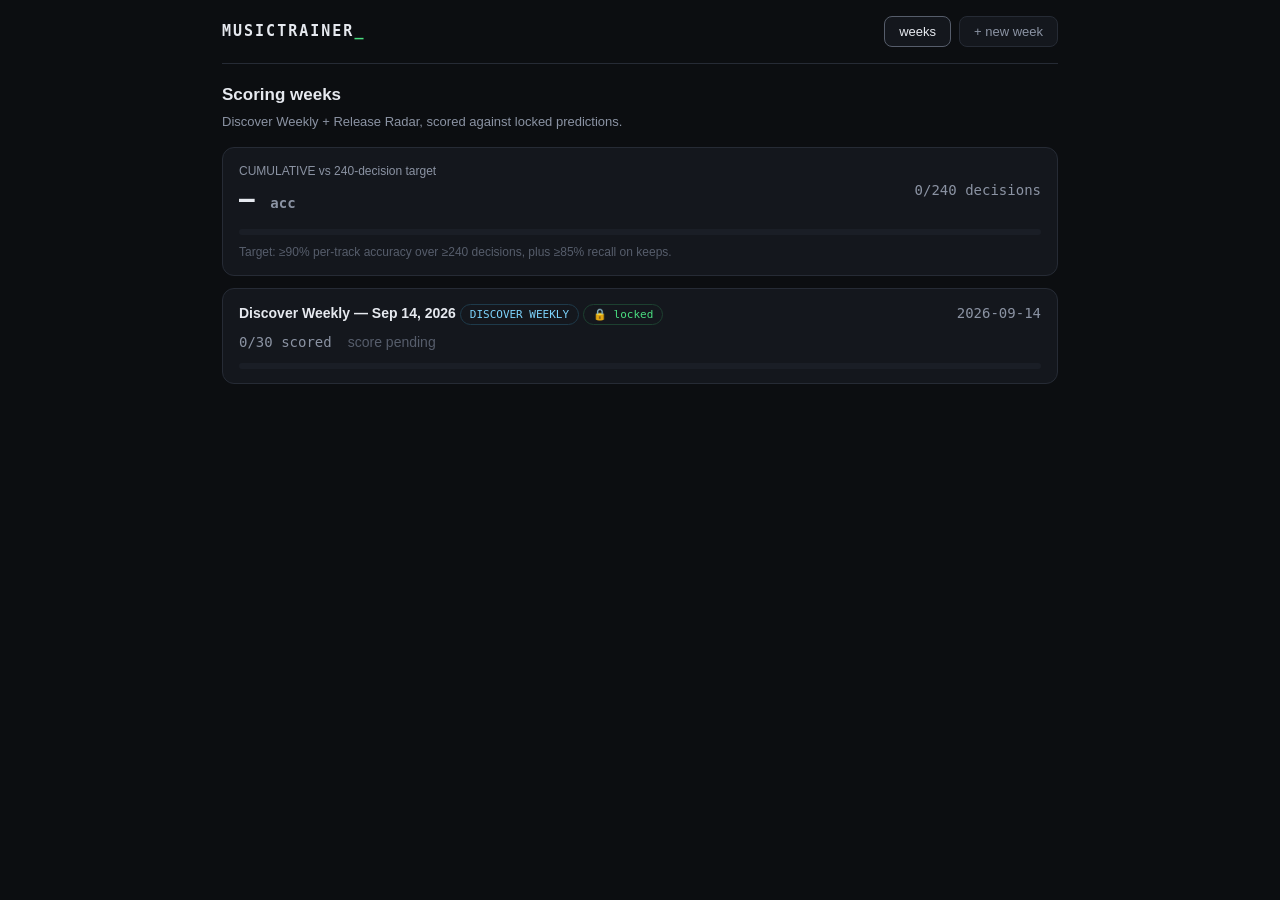
==== index.html @ 6800bd79 "MusicTrainer v1: weekly DW/Release Radar scoring instrument (seeded with 2026-09-14 DW + locked pred" ====
<!DOCTYPE html>
<html lang="en">
<head>
<meta charset="UTF-8">
<meta name="viewport" content="width=device-width, initial-scale=1.0">
<title>MusicTrainer — DW / RR scoring instrument</title>
<link rel="stylesheet" href="css/style.css">
</head>
<body>
<header>
  <div class="brand">MUSICTRAINER</div>
  <nav>
    <button id="nav-home" class="navbtn active">weeks</button>
    <button id="nav-new" class="navbtn">+ new week</button>
  </nav>
</header>

<main id="view-home" class="view"></main>
<main id="view-week" class="view hidden"></main>
<main id="view-new" class="view hidden"></main>

<div id="toast" class="hidden"></div>

<script src="js/seed.js"></script>
<script src="js/app.js"></script>
</body>
</html>
---- css/style.css ----
:root{
  --bg:#0c0e11; --panel:#14171d; --panel2:#1a1e26; --line:#262b35;
  --txt:#e6e9ef; --dim:#8b93a3; --faint:#565d6b;
  --keep:#4ade80; --like:#fbbf24; --skip:#f87171;
  --acc:#7dd3fc; --mono:"SF Mono","JetBrains Mono",Menlo,Consolas,monospace;
}
*{box-sizing:border-box;margin:0;padding:0}
body{background:var(--bg);color:var(--txt);font:14px/1.5 -apple-system,"Segoe UI",Inter,Roboto,sans-serif;max-width:860px;margin:0 auto;padding:0 12px 80px}
header{display:flex;align-items:center;justify-content:space-between;padding:16px 0;border-bottom:1px solid var(--line);position:sticky;top:0;background:var(--bg);z-index:10}
.brand{font-family:var(--mono);font-weight:700;letter-spacing:2px;font-size:15px}
.brand::after{content:"_";color:var(--keep);animation:blink 1.2s steps(1) infinite}
@keyframes blink{50%{opacity:0}}
nav{display:flex;gap:8px}
.navbtn{background:var(--panel);border:1px solid var(--line);color:var(--dim);padding:7px 14px;border-radius:8px;cursor:pointer;font-size:13px}
.navbtn.active,.navbtn:hover{color:var(--txt);border-color:var(--faint)}
.view{padding-top:18px}
.hidden{display:none!important}

h2{font-size:17px;margin-bottom:4px}
.sub{color:var(--dim);font-size:13px;margin-bottom:16px}
.card{background:var(--panel);border:1px solid var(--line);border-radius:12px;padding:14px 16px;margin-bottom:12px}
.card.clickable{cursor:pointer}
.card.clickable:hover{border-color:var(--faint)}
.row{display:flex;align-items:center;gap:10px;flex-wrap:wrap}
.spread{justify-content:space-between}
.badge{font-family:var(--mono);font-size:11px;padding:3px 9px;border-radius:20px;border:1px solid var(--line);color:var(--dim);white-space:nowrap}
.badge.dw{color:var(--acc);border-color:#1e3a4a}
.badge.rr{color:#c4b5fd;border-color:#372e5e}
.badge.locked{color:var(--keep);border-color:#1d4030}
.badge.unlocked{color:var(--like);border-color:#4a3a1a}
.prog{height:6px;background:var(--panel2);border-radius:4px;overflow:hidden;margin-top:10px}
.prog>i{display:block;height:100%;background:var(--acc);border-radius:4px;transition:width .3s}
.mono{font-family:var(--mono)}
.dim{color:var(--dim)} .faint{color:var(--faint)}
.big{font-size:26px;font-weight:700;font-family:var(--mono)}
.statgrid{display:grid;grid-template-columns:repeat(4,1fr);gap:10px;margin:12px 0}
.stat{background:var(--panel2);border:1px solid var(--line);border-radius:10px;padding:10px;text-align:center}
.stat .v{font-family:var(--mono);font-size:20px;font-weight:700}
.stat .l{font-size:11px;color:var(--dim);margin-top:2px}
.target-note{font-size:12px;color:var(--faint);margin-top:8px}

/* track rows */
.track{background:var(--panel);border:1px solid var(--line);border-radius:10px;margin-bottom:8px;overflow:hidden}
.track.sel{border-color:var(--acc)}
.track .head{display:flex;align-items:center;gap:10px;padding:10px 12px;cursor:pointer}
.track .idx{font-family:var(--mono);color:var(--faint);font-size:12px;width:24px;flex-shrink:0}
.track .meta{flex:1;min-width:0}
.track .t{font-weight:600;font-size:14px;white-space:nowrap;overflow:hidden;text-overflow:ellipsis}
.track .a{color:var(--dim);font-size:12px;white-space:nowrap;overflow:hidden;text-overflow:ellipsis}
.pred{font-family:var(--mono);font-size:11px;padding:3px 8px;border-radius:6px;flex-shrink:0}
.pred.keep-pred{color:var(--keep);background:#12301f}
.pred.skip-pred{color:var(--dim);background:var(--panel2)}
.scorebtns{display:flex;gap:6px;flex-shrink:0}
.sbtn{border:1px solid var(--line);background:var(--panel2);color:var(--dim);font-size:12px;padding:6px 10px;border-radius:7px;cursor:pointer;font-family:var(--mono)}
.sbtn:hover{color:var(--txt)}
.sbtn.on-skip{border-color:var(--skip);color:var(--skip);background:#2b1518}
.sbtn.on-like{border-color:var(--like);color:var(--like);background:#2b2210}
.sbtn.on-keep{border-color:var(--keep);color:var(--keep);background:#10281a}
.track .verdict{font-family:var(--mono);font-size:11px;padding:2px 8px;border-radius:6px;flex-shrink:0}
.verdict.hit{background:#12301f;color:var(--keep)}
.verdict.miss{background:#2b1518;color:var(--skip)}
.player-wrap{padding:0 12px 12px}
.player-wrap iframe{width:100%;height:152px;border:0;border-radius:8px}
.loadplayer{width:100%;background:var(--panel2);border:1px dashed var(--faint);color:var(--dim);border-radius:8px;padding:10px;cursor:pointer;font-size:13px}
.loadplayer:hover{color:var(--txt);border-color:var(--dim)}
.result-line{font-family:var(--mono);font-size:12px;padding:8px 12px;border-top:1px solid var(--line);color:var(--dim)}

/* sticky scoreboard */
#scorebar{position:sticky;top:61px;z-index:9;background:#10131aee;border:1px solid var(--line);border-radius:12px;padding:12px 16px;margin-bottom:14px;backdrop-filter:blur(6px)}

/* forms */
label{display:block;font-size:12px;color:var(--dim);margin:14px 0 6px}
input[type=text],input[type=date],select,textarea{width:100%;background:var(--panel2);border:1px solid var(--line);color:var(--txt);border-radius:8px;padding:10px;font-size:14px;font-family:inherit}
textarea{font-family:var(--mono);font-size:12px;min-height:120px;resize:vertical}
.btn{background:var(--keep);color:#06110a;border:0;font-weight:700;padding:10px 18px;border-radius:9px;cursor:pointer;font-size:14px;margin-top:16px}
.btn.ghost{background:var(--panel2);color:var(--txt);border:1px solid var(--line);font-weight:400}
.btn.danger{background:#2b1518;color:var(--skip);border:1px solid #5a2025}
.btnrow{display:flex;gap:10px;flex-wrap:wrap}
.hint{font-size:12px;color:var(--faint);margin-top:6px}
.kbd{font-family:var(--mono);background:var(--panel2);border:1px solid var(--line);border-radius:4px;padding:1px 6px;font-size:11px}
#toast{position:fixed;bottom:20px;left:50%;transform:translateX(-50%);background:var(--panel2);border:1px solid var(--faint);padding:10px 18px;border-radius:10px;font-size:13px;z-index:50}
.weekhead{display:flex;align-items:baseline;gap:12px;flex-wrap:wrap;margin-bottom:4px}
.empty{color:var(--faint);text-align:center;padding:40px 0;font-size:14px}
@media(max-width:600px){.statgrid{grid-template-columns:repeat(2,1fr)}.scorebtns{width:100%}.sbtn{flex:1}}
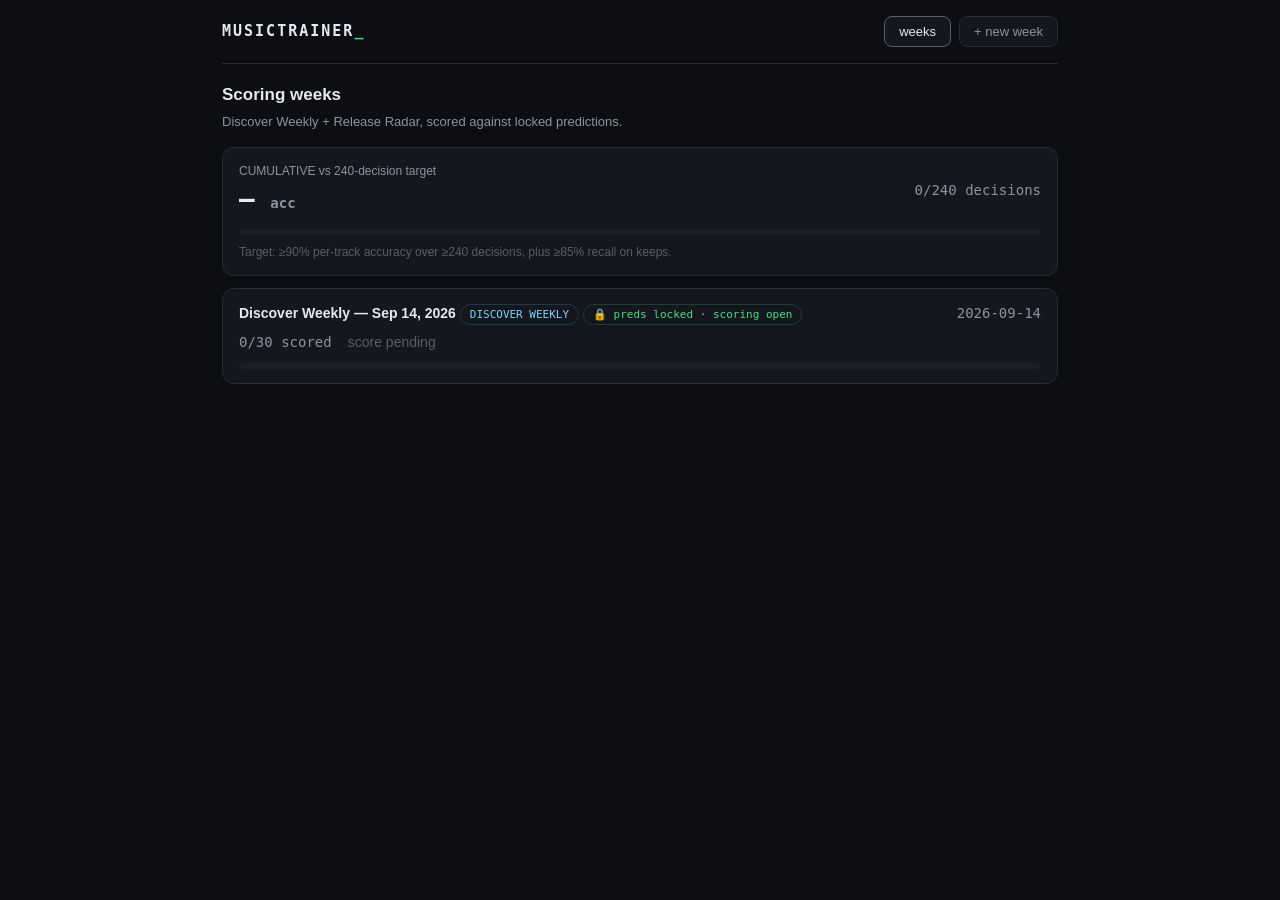
==== commit e3feeb49: "Cache-bust assets (?v=4); lock banner clarifies scoring is open" ====
--- a/index.html
+++ b/index.html
@@ -4,7 +4,7 @@
 <meta charset="UTF-8">
 <meta name="viewport" content="width=device-width, initial-scale=1.0">
 <title>MusicTrainer — DW / RR scoring instrument</title>
-<link rel="stylesheet" href="css/style.css">
+<link rel="stylesheet" href="css/style.css?v=4">
 </head>
 <body>
 <header>
@@ -21,7 +21,7 @@
 
 <div id="toast" class="hidden"></div>
 
-<script src="js/seed.js"></script>
-<script src="js/app.js"></script>
+<script src="js/seed.js?v=4"></script>
+<script src="js/app.js?v=4"></script>
 </body>
 </html>
--- a/css/style.css
+++ b/css/style.css
@@ -57,8 +57,18 @@
 .sbtn.on-like{border-color:var(--like);color:var(--like);background:#2b2210}
 .sbtn.on-keep{border-color:var(--keep);color:var(--keep);background:#10281a}
 .track .verdict{font-family:var(--mono);font-size:11px;padding:2px 8px;border-radius:6px;flex-shrink:0}
+.lockbanner{background:#0e1f16;border:1px solid #1d3a28;color:var(--keep);padding:10px 14px;border-radius:10px;font-size:13px;margin-bottom:12px}
+.lockbanner b{font-weight:700}
 .verdict.hit{background:#12301f;color:var(--keep)}
 .verdict.miss{background:#2b1518;color:var(--skip)}
+.controls{border-top:1px solid var(--line);padding:10px 12px 12px;display:flex;flex-direction:column;gap:10px}
+.sliderow{display:flex;align-items:center;gap:10px}
+.clabel{font-family:var(--mono);font-size:10px;color:var(--faint);letter-spacing:1px;flex-shrink:0}
+input[type=range]{flex:1;accent-color:var(--keep);cursor:pointer;height:24px}
+.sval{font-family:var(--mono);font-size:14px;min-width:28px;text-align:right}
+.sval-head{font-family:var(--mono);font-size:11px;color:var(--keep);flex-shrink:0}
+.outcomerow{display:flex;align-items:center;justify-content:space-between;gap:8px;flex-wrap:wrap}
+.addedseg{display:flex;align-items:center;gap:6px}
 .player-wrap{padding:0 12px 12px}
 .player-wrap iframe{width:100%;height:152px;border:0;border-radius:8px}
 .loadplayer{width:100%;background:var(--panel2);border:1px dashed var(--faint);color:var(--dim);border-radius:8px;padding:10px;cursor:pointer;font-size:13px}
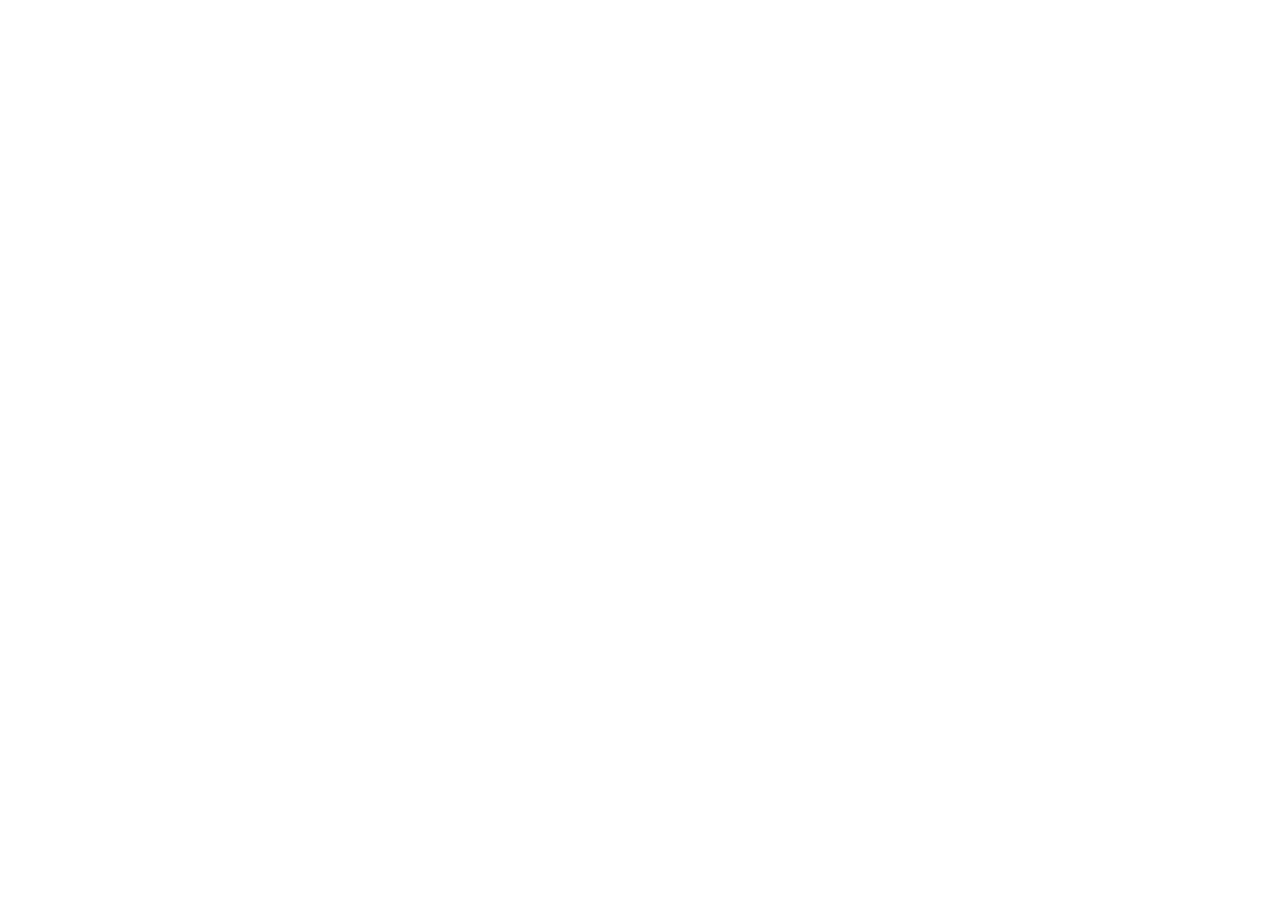
==== commit 7a368f31: "Redirect: tool moved to Danfr4nk/tools" ====
--- a/index.html
+++ b/index.html
@@ -1,27 +1,6 @@
-<!DOCTYPE html>
-<html lang="en">
-<head>
-<meta charset="UTF-8">
-<meta name="viewport" content="width=device-width, initial-scale=1.0">
-<title>MusicTrainer — DW / RR scoring instrument</title>
-<link rel="stylesheet" href="css/style.css?v=4">
-</head>
-<body>
-<header>
-  <div class="brand">MUSICTRAINER</div>
-  <nav>
-    <button id="nav-home" class="navbtn active">weeks</button>
-    <button id="nav-new" class="navbtn">+ new week</button>
-  </nav>
-</header>
-
-<main id="view-home" class="view"></main>
-<main id="view-week" class="view hidden"></main>
-<main id="view-new" class="view hidden"></main>
-
-<div id="toast" class="hidden"></div>
-
-<script src="js/seed.js?v=4"></script>
-<script src="js/app.js?v=4"></script>
-</body>
-</html>
+<!doctype html><html><head><meta charset="utf-8">
+<meta http-equiv="refresh" content="0; url=https://danfr4nk.github.io/tools/musictrainer/">
+<link rel="canonical" href="https://danfr4nk.github.io/tools/musictrainer/">
+<title>Moved</title></head>
+<body><p>This tool moved to <a href="https://danfr4nk.github.io/tools/musictrainer/">https://danfr4nk.github.io/tools/musictrainer/</a></p>
+<script>location.replace("https://danfr4nk.github.io/tools/musictrainer/")</script></body></html>
